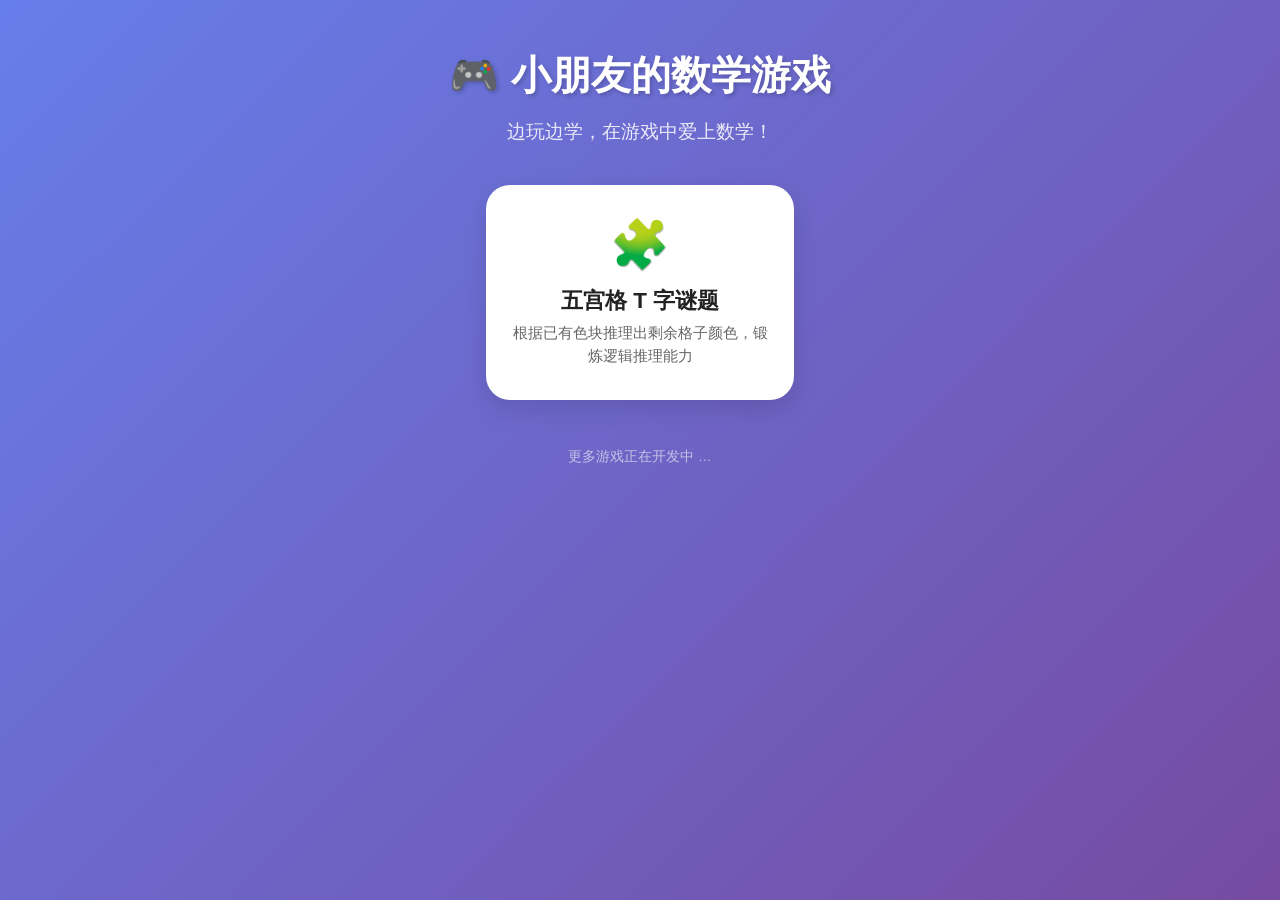
==== index.html @ 5338233e "docs: add README and game hub index page" ====
<!doctype html>
<html lang="zh-CN">
  <head>
    <meta charset="utf-8" />
    <meta name="viewport" content="width=device-width, initial-scale=1, maximum-scale=1, user-scalable=no" />
    <title>小朋友的数学游戏</title>
    <style>
      html, body { height: 100%; }
      body {
        margin: 0;
        font-family: -apple-system, BlinkMacSystemFont, 'Segoe UI', Roboto, 'Helvetica Neue', Arial, 'Noto Sans', 'PingFang SC', 'Microsoft Yahei', sans-serif;
        background: linear-gradient(135deg, #667eea 0%, #764ba2 100%);
        color: #222;
      }
      .app {
        max-width: 900px;
        margin: 0 auto;
        padding: 3rem 1.5rem;
        text-align: center;
      }
      .title {
        font-size: 2.5rem;
        margin: 0 0 1rem;
        color: #fff;
        text-shadow: 2px 2px 4px rgba(0,0,0,0.2);
      }
      .subtitle {
        font-size: 1.2rem;
        color: rgba(255,255,255,0.85);
        margin: 0 0 2.5rem;
      }
      .games {
        display: flex;
        flex-wrap: wrap;
        justify-content: center;
        gap: 1.5rem;
      }
      .card {
        display: flex;
        flex-direction: column;
        align-items: center;
        justify-content: center;
        width: 260px;
        padding: 2rem 1.5rem;
        border-radius: 24px;
        background: #fff;
        box-shadow: 0 8px 24px rgba(0,0,0,0.12);
        text-decoration: none;
        color: #222;
        transition: transform 0.15s, box-shadow 0.15s;
      }
      .card:hover {
        transform: translateY(-4px);
        box-shadow: 0 12px 32px rgba(0,0,0,0.18);
      }
      .card:active {
        transform: scale(0.97);
      }
      .card-icon {
        font-size: 3rem;
        margin-bottom: 0.75rem;
      }
      .card-title {
        font-size: 1.4rem;
        font-weight: 700;
        margin: 0 0 0.4rem;
      }
      .card-desc {
        font-size: 0.95rem;
        color: #666;
        margin: 0;
        line-height: 1.5;
      }
      .footer {
        margin-top: 3rem;
        color: rgba(255,255,255,0.6);
        font-size: 0.85rem;
      }
    </style>
  </head>
  <body>
    <div class="app">
      <h1 class="title">🎮 小朋友的数学游戏</h1>
      <p class="subtitle">边玩边学，在游戏中爱上数学！</p>

      <div class="games">
        <a class="card" href="./cube5/">
          <div class="card-icon">🧩</div>
          <div class="card-title">五宫格 T 字谜题</div>
          <div class="card-desc">根据已有色块推理出剩余格子颜色，锻炼逻辑推理能力</div>
        </a>
      </div>

      <p class="footer">更多游戏正在开发中 …</p>
    </div>
  </body>
</html>
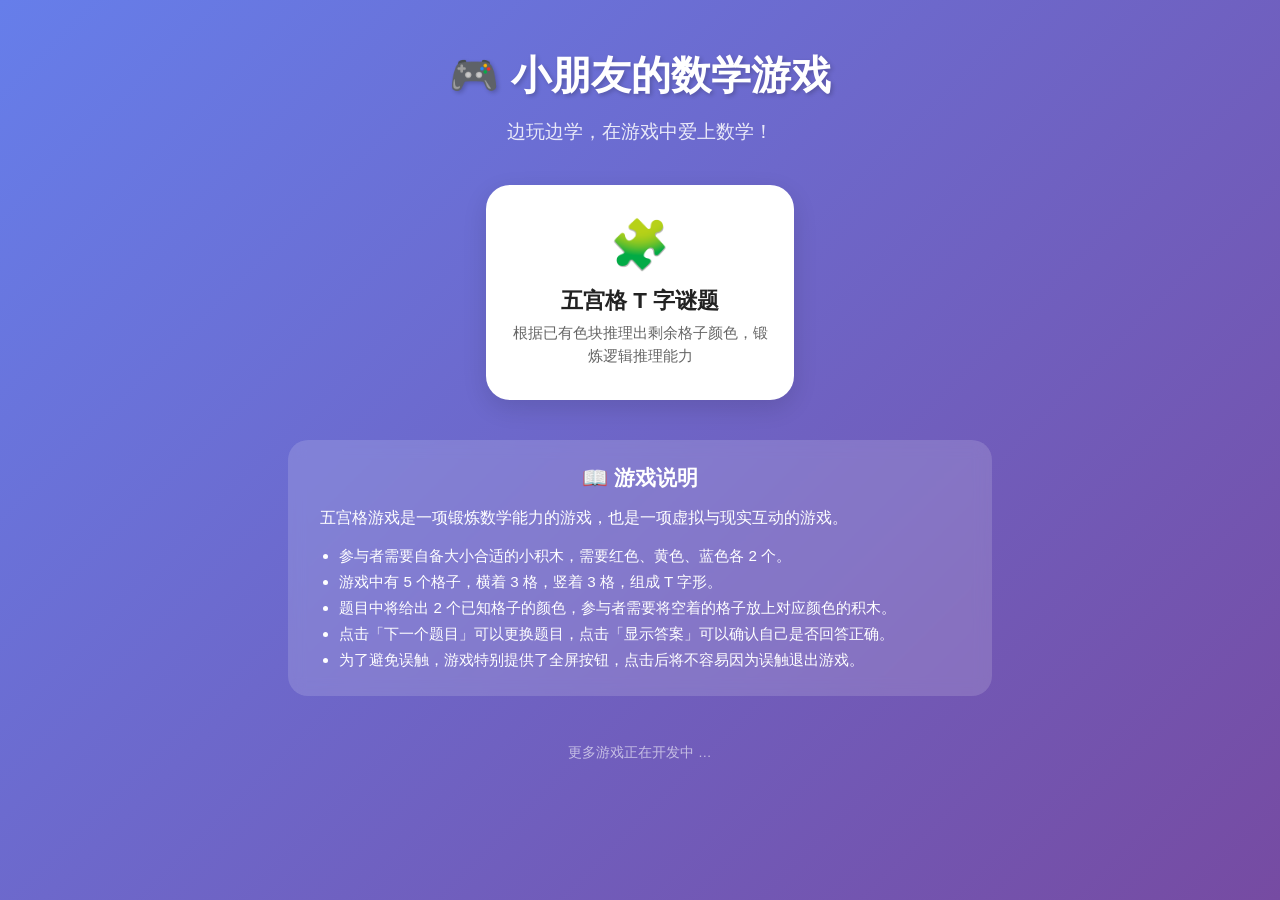
==== commit f0f4f025: "feat: add game instructions on hub and game pages" ====
--- a/index.html
+++ b/index.html
@@ -71,6 +71,34 @@
         margin: 0;
         line-height: 1.5;
       }
+      .instructions {
+        margin: 2.5rem auto 0;
+        max-width: 640px;
+        background: rgba(255,255,255,0.15);
+        backdrop-filter: blur(8px);
+        border-radius: 20px;
+        padding: 1.5rem 2rem;
+        text-align: left;
+        color: #fff;
+      }
+      .instructions h2 {
+        font-size: 1.3rem;
+        margin: 0 0 0.8rem;
+        text-align: center;
+      }
+      .instructions p {
+        margin: 0 0 0.8rem;
+        font-size: 1rem;
+        line-height: 1.6;
+      }
+      .instructions ul {
+        margin: 0;
+        padding-left: 1.2rem;
+      }
+      .instructions li {
+        font-size: 0.95rem;
+        line-height: 1.7;
+      }
       .footer {
         margin-top: 3rem;
         color: rgba(255,255,255,0.6);
@@ -91,6 +119,18 @@
         </a>
       </div>
 
+      <section class="instructions">
+        <h2>📖 游戏说明</h2>
+        <p>五宫格游戏是一项锻炼数学能力的游戏，也是一项虚拟与现实互动的游戏。</p>
+        <ul>
+          <li>参与者需要自备大小合适的小积木，需要红色、黄色、蓝色各 2 个。</li>
+          <li>游戏中有 5 个格子，横着 3 格，竖着 3 格，组成 T 字形。</li>
+          <li>题目中将给出 2 个已知格子的颜色，参与者需要将空着的格子放上对应颜色的积木。</li>
+          <li>点击「下一个题目」可以更换题目，点击「显示答案」可以确认自己是否回答正确。</li>
+          <li>为了避免误触，游戏特别提供了全屏按钮，点击后将不容易因为误触退出游戏。</li>
+        </ul>
+      </section>
+
       <p class="footer">更多游戏正在开发中 …</p>
     </div>
   </body>
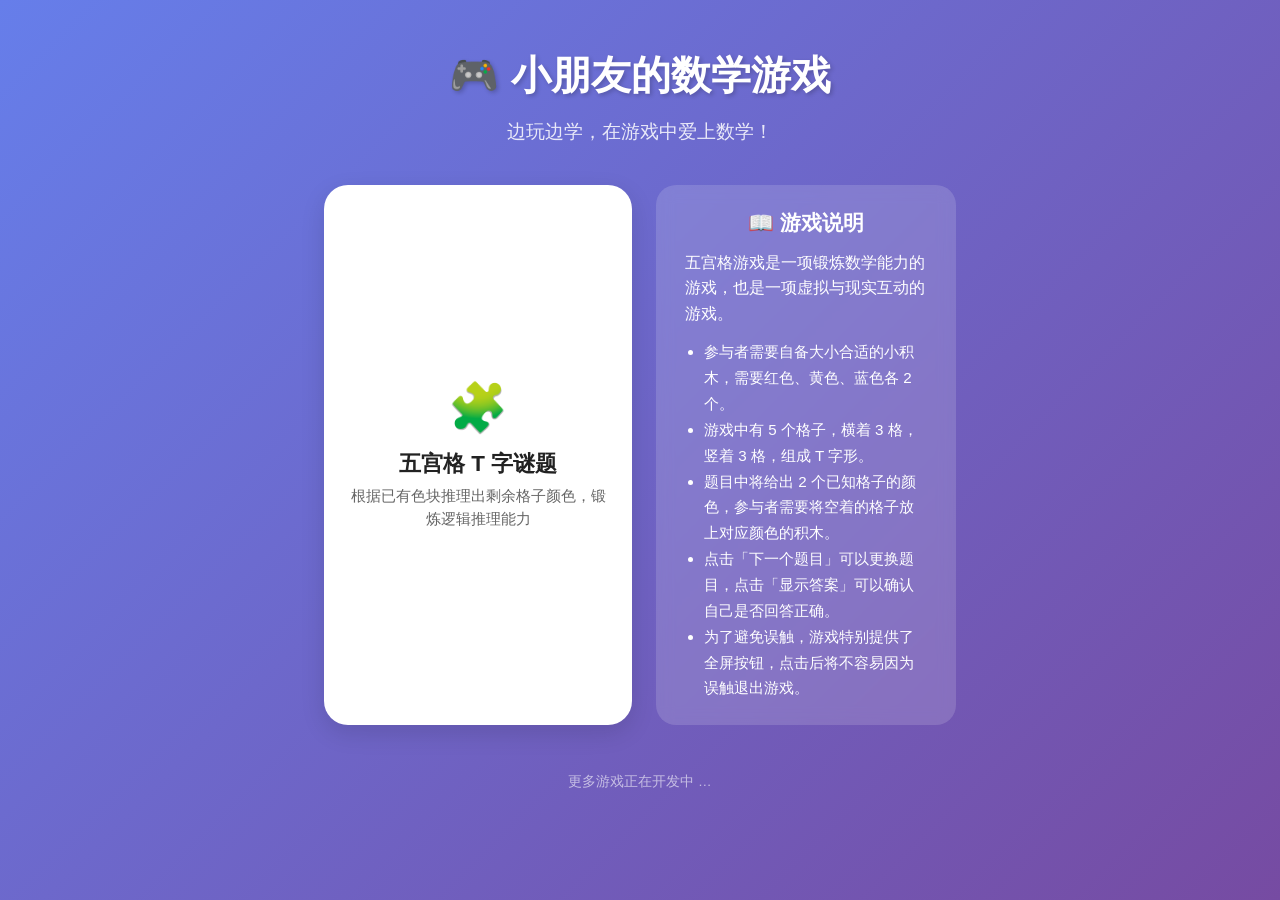
==== commit 7c17455f: "refactor: instructions side-by-side on hub, show below buttons on game page" ====
--- a/index.html
+++ b/index.html
@@ -33,6 +33,7 @@
         display: flex;
         flex-wrap: wrap;
         justify-content: center;
+        align-items: stretch;
         gap: 1.5rem;
       }
       .card {
@@ -72,14 +73,14 @@
         line-height: 1.5;
       }
       .instructions {
-        margin: 2.5rem auto 0;
-        max-width: 640px;
+        width: 300px;
         background: rgba(255,255,255,0.15);
         backdrop-filter: blur(8px);
         border-radius: 20px;
-        padding: 1.5rem 2rem;
+        padding: 1.5rem 1.8rem;
         text-align: left;
         color: #fff;
+        box-sizing: border-box;
       }
       .instructions h2 {
         font-size: 1.3rem;
@@ -117,19 +118,18 @@
           <div class="card-title">五宫格 T 字谜题</div>
           <div class="card-desc">根据已有色块推理出剩余格子颜色，锻炼逻辑推理能力</div>
         </a>
+        <section class="instructions">
+          <h2>📖 游戏说明</h2>
+          <p>五宫格游戏是一项锻炼数学能力的游戏，也是一项虚拟与现实互动的游戏。</p>
+          <ul>
+            <li>参与者需要自备大小合适的小积木，需要红色、黄色、蓝色各 2 个。</li>
+            <li>游戏中有 5 个格子，横着 3 格，竖着 3 格，组成 T 字形。</li>
+            <li>题目中将给出 2 个已知格子的颜色，参与者需要将空着的格子放上对应颜色的积木。</li>
+            <li>点击「下一个题目」可以更换题目，点击「显示答案」可以确认自己是否回答正确。</li>
+            <li>为了避免误触，游戏特别提供了全屏按钮，点击后将不容易因为误触退出游戏。</li>
+          </ul>
+        </section>
       </div>
-
-      <section class="instructions">
-        <h2>📖 游戏说明</h2>
-        <p>五宫格游戏是一项锻炼数学能力的游戏，也是一项虚拟与现实互动的游戏。</p>
-        <ul>
-          <li>参与者需要自备大小合适的小积木，需要红色、黄色、蓝色各 2 个。</li>
-          <li>游戏中有 5 个格子，横着 3 格，竖着 3 格，组成 T 字形。</li>
-          <li>题目中将给出 2 个已知格子的颜色，参与者需要将空着的格子放上对应颜色的积木。</li>
-          <li>点击「下一个题目」可以更换题目，点击「显示答案」可以确认自己是否回答正确。</li>
-          <li>为了避免误触，游戏特别提供了全屏按钮，点击后将不容易因为误触退出游戏。</li>
-        </ul>
-      </section>
 
       <p class="footer">更多游戏正在开发中 …</p>
     </div>
